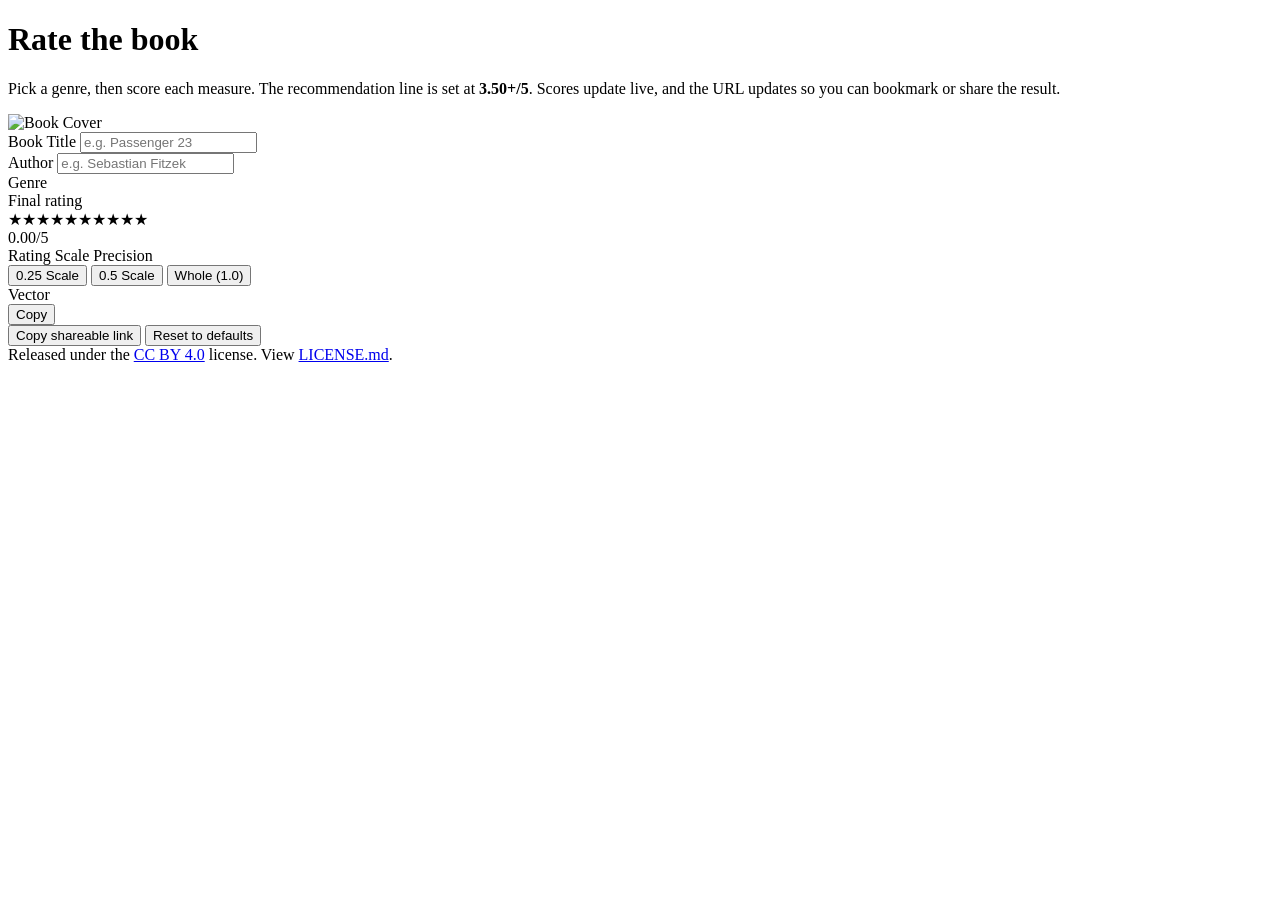
==== index.html @ b54edcf0 "Create index.html" ====
<!DOCTYPE html>
<html lang="en">
<head>
<meta charset="UTF-8">
<meta name="viewport" content="width=device-width, initial-scale=1.0">
<title>Rate the Book</title>
<link rel="preconnect" href="https://fonts.googleapis.com">
<link rel="preconnect" href="https://fonts.gstatic.com" crossorigin>
<link href="https://fonts.googleapis.com/css2?family=Fraunces:opsz,wght@9..144,400;9..144,500;9..144,600;9..144,700&family=IBM+Plex+Mono:wght@400;500;600&display=swap" rel="stylesheet">
<link rel="stylesheet" href="styles.css">
</head>
<body>
<div class="page">

  <header class="masthead">
    <h1>Rate the book</h1>
    <p>Pick a genre, then score each measure. The recommendation line is set at <strong>3.50+/5</strong>. Scores update live, and the URL updates so you can bookmark or share the result.</p>
  </header>

  <div class="meta-container">
    <div class="cover-preview" id="coverContainer">
      <img id="coverImg" alt="Book Cover">
    </div>
    <div class="meta-inputs">
      <div class="field">
        <label for="bookTitle">Book Title</label>
        <input type="text" id="bookTitle" placeholder="e.g. Passenger 23">
      </div>
      <div class="field">
        <label for="bookAuthor">Author</label>
        <input type="text" id="bookAuthor" placeholder="e.g. Sebastian Fitzek">
      </div>
    </div>
  </div>

  <div class="genre-label">Genre</div>
  <div class="genres" id="genres" role="group" aria-label="Book genre"></div>

  <div class="layout">
    <section class="criteria" id="criteria" aria-label="Rating criteria"></section>

    <aside class="result">
      <div class="due-card">
        <div class="due-head">Final rating</div>
        
        <div class="due-top-grid">
          <div class="stars"><span class="back">★★★★★</span><span class="front" id="starsFront">★★★★★</span></div>
          <div class="score" id="scoreNum">0.00<span>/5</span></div>
          <div class="verdict" id="verdict"></div>
          <div class="badge" id="recBadge"></div>
        </div>

        <div class="vector-label">Rating Scale Precision</div>
        <div class="precision-options" id="precisionOptions">
          <button type="button" class="precision-btn active" data-scale="0.25">0.25 Scale</button>
          <button type="button" class="precision-btn" data-scale="0.5">0.5 Scale</button>
          <button type="button" class="precision-btn" data-scale="1.0">Whole (1.0)</button>
        </div>

        <div class="vector-label">Vector</div>
        <div class="vector-row">
          <code id="vectorStr"></code>
          <button class="chip" id="copyVector" type="button">Copy</button>
        </div>

        <button class="link-btn" id="copyLink" type="button">Copy shareable link</button>
        <button class="reset" id="resetBtn" type="button">Reset to defaults</button>
      </div>
    </aside>
  </div>

  <footer class="site-footer">
    Released under the <a href="https://creativecommons.org/licenses/by/4.0/" target="_blank" rel="noopener noreferrer">CC BY 4.0</a> license. View <a href="../LICENSE.md">LICENSE.md</a>.
  </footer>

</div>

<script type="module" src="app.js"></script>
</body>
</html>
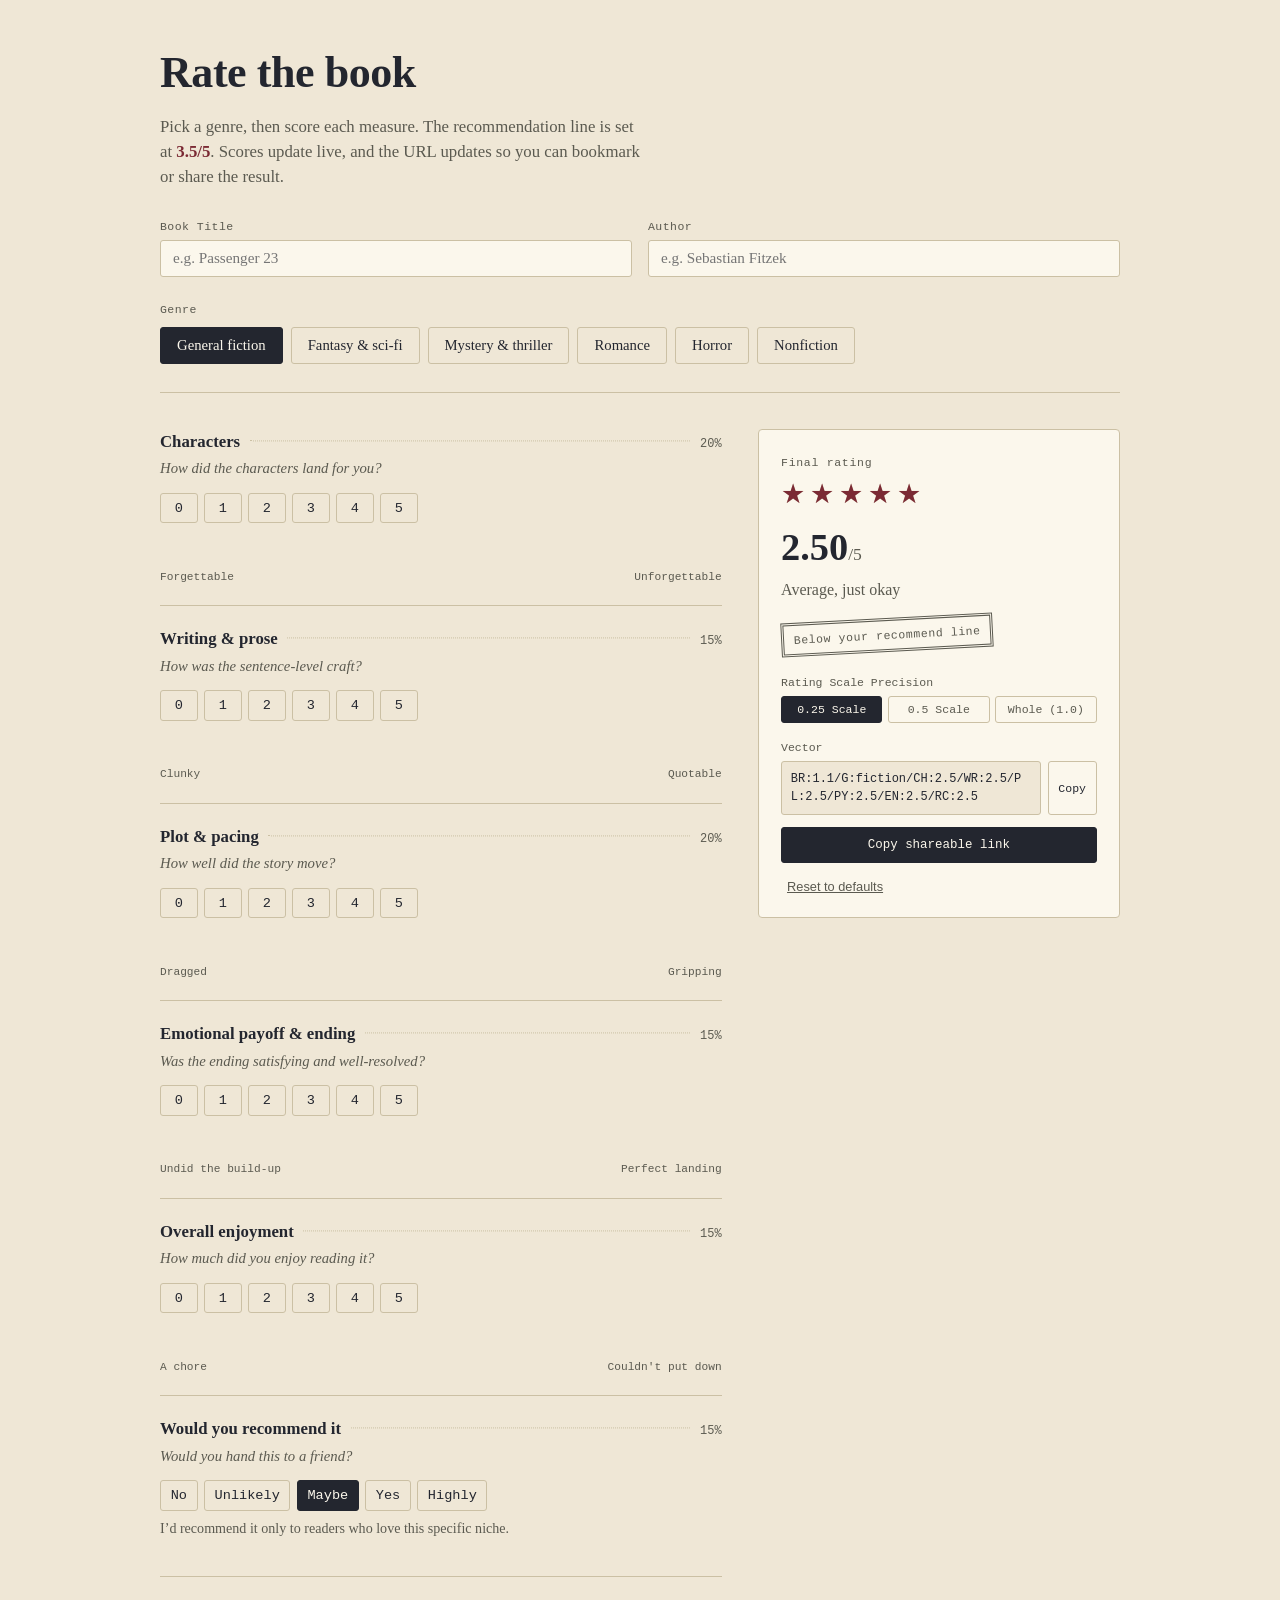
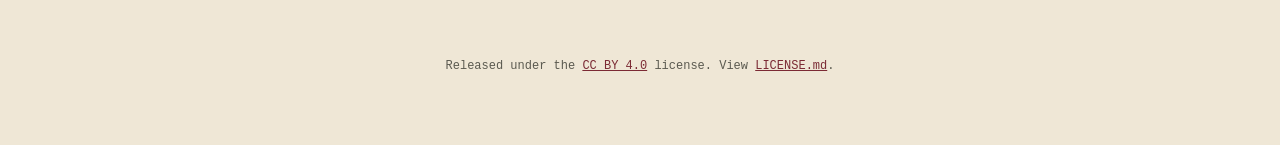
==== commit 61c609c7: "minor changes" ====
--- a/index.html
+++ b/index.html
@@ -14,7 +14,7 @@
 
   <header class="masthead">
     <h1>Rate the book</h1>
-    <p>Pick a genre, then score each measure. The recommendation line is set at <strong>3.50+/5</strong>. Scores update live, and the URL updates so you can bookmark or share the result.</p>
+    <p>Pick a genre, then score each measure. The recommendation line is set at <strong>3.5/5</strong>. Scores update live, and the URL updates so you can bookmark or share the result.</p>
   </header>
 
   <div class="meta-container">
@@ -70,7 +70,7 @@
   </div>
 
   <footer class="site-footer">
-    Released under the <a href="https://creativecommons.org/licenses/by/4.0/" target="_blank" rel="noopener noreferrer">CC BY 4.0</a> license. View <a href="../LICENSE.md">LICENSE.md</a>.
+    Released under the <a href="https://creativecommons.org/licenses/by/4.0/" target="_blank" rel="noopener noreferrer">CC BY 4.0</a> license. View <a href="./LICENSE.md">LICENSE.md</a>.
   </footer>
 
 </div>
--- a/styles.css
+++ b/styles.css
@@ -0,0 +1,502 @@
+:root{
+  --paper:#EFE7D6;
+  --card:#FBF7EC;
+  --ink:#23262F;
+  --ink-soft:#5B5A50;
+  --line:#CBC0A4;
+  --oxblood:#7B2A34;
+  --oxblood-soft:#9A4A53;
+  --brass:#A9814A;
+}
+
+*{ box-sizing:border-box; }
+
+html{ -webkit-text-size-adjust:100%; }
+
+body{
+  margin:0;
+  background:var(--paper);
+  color:var(--ink);
+  font-family:'Fraunces', Georgia, serif;
+  line-height:1.5;
+  padding:2.5rem 1.25rem 4rem;
+}
+
+body.genre-fiction{--paper:#EFE7D6;--card:#FBF7EC;}
+body.genre-fantasy{--paper:#E4E7F4;--card:#F7F8FC;}
+body.genre-mystery{--paper:#E6E0D8;--card:#F8F4EE;}
+body.genre-romance{--paper:#F1E0E5;--card:#FCF5F7;}
+body.genre-horror{--paper:#E1E3DF;--card:#F5F6F3;}
+body.genre-nonfiction{--paper:#E1E8E3;--card:#F6F9F7;}
+
+.page{ max-width:960px; margin:0 auto; }
+
+.masthead h1{
+  font-size:clamp(2rem, 5vw, 2.75rem);
+  font-weight:600;
+  margin:0 0 .5rem;
+  letter-spacing:-.01em;
+}
+
+.masthead p{
+  max-width:58ch;
+  color:var(--ink-soft);
+  margin:0 0 1.75rem;
+  font-size:1.05rem;
+}
+
+.masthead p strong {
+  color: var(--oxblood);
+  font-weight: 600;
+}
+
+.meta-container {
+  display: flex;
+  gap: 1.25rem;
+  align-items: flex-start;
+  margin-bottom: 1.5rem;
+}
+
+.meta-inputs {
+  flex: 1;
+  display: flex;
+  gap: 1rem;
+}
+
+.cover-preview {
+  width: 90px;
+  height: 135px;
+  background: var(--card);
+  border: 1px dashed var(--line);
+  border-radius: 4px;
+  display: none;
+  overflow: hidden;
+  flex-shrink: 0;
+  align-items: center;
+  justify-content: center;
+  box-shadow: 0 2px 6px rgba(0,0,0,0.06);
+}
+
+.cover-preview.has-image {
+  display: flex;
+  border-style: solid;
+  border-color: var(--line);
+}
+
+.cover-preview img {
+  width: 100%;
+  height: 100%;
+  object-fit: cover;
+  display: block;
+}
+
+.field {
+  flex: 1;
+  display: flex;
+  flex-direction: column;
+  gap: 0.3rem;
+}
+
+.field label {
+  font-family: 'IBM Plex Mono', monospace;
+  font-size: .72rem;
+  color: var(--ink-soft);
+  letter-spacing: .04em;
+}
+
+.field input {
+  font-family: 'Fraunces', Georgia, serif;
+  font-size: 0.95rem;
+  padding: 0.55rem 0.75rem;
+  background: var(--card);
+  border: 1px solid var(--line);
+  border-radius: 3px;
+  color: var(--ink);
+  transition: border-color .12s;
+}
+
+.field input:focus {
+  outline: none;
+  border-color: var(--oxblood);
+}
+
+.genre-label{
+  font-family:'IBM Plex Mono', monospace;
+  font-size:.72rem;
+  letter-spacing:.04em;
+  color:var(--ink-soft);
+  margin-bottom:.55rem;
+}
+
+.genres{
+  display:flex;
+  flex-wrap:wrap;
+  gap:.5rem;
+  margin-bottom:2.25rem;
+  padding-bottom:1.75rem;
+  border-bottom:1px solid var(--line);
+}
+
+.genre{
+  font-family:'Fraunces', Georgia, serif;
+  font-size:.92rem;
+  padding:.55rem 1rem;
+  background:transparent;
+  border:1px solid var(--line);
+  border-radius:3px;
+  color:var(--ink);
+  cursor:pointer;
+  transition:border-color .12s, color .12s, background .12s;
+}
+.genre:hover{ border-color:var(--oxblood-soft); color:var(--oxblood); }
+.genre.active{
+  background:var(--ink);
+  border-color:var(--ink);
+  color:var(--card);
+}
+.genre:focus-visible{ outline:2px solid var(--oxblood); outline-offset:2px; }
+
+.layout{
+  display:grid;
+  grid-template-columns:1.55fr 1fr;
+  gap:2.25rem;
+  align-items:start;
+}
+
+.criteria{ display:flex; flex-direction:column; }
+
+.row{
+  padding:1.25rem 0;
+  border-bottom:1px solid var(--line);
+}
+.row:first-child{ padding-top:0; }
+
+.row-head{
+  display:flex;
+  align-items:baseline;
+  gap:.6rem;
+  margin-bottom:.2rem;
+}
+
+.row-title{
+  font-size:1.05rem;
+  font-weight:600;
+}
+
+.row-leader{
+  flex:1;
+  border-bottom:1px dotted var(--line);
+  transform:translateY(-.35em);
+}
+
+.row-weight{
+  font-family:'IBM Plex Mono', monospace;
+  font-size:.75rem;
+  color:var(--ink-soft);
+}
+
+.row-question{
+  font-size:.92rem;
+  color:var(--ink-soft);
+  font-style:italic;
+  margin-bottom:.85rem;
+}
+
+.scale{
+  display:flex;
+  flex-wrap:wrap;
+  gap:.4rem;
+  align-items:center;
+  margin-bottom:.4rem;
+}
+
+.tier{
+  font-family:'IBM Plex Mono', monospace;
+  font-size:.85rem;
+  min-width:2.35rem;
+  padding:.42rem .6rem;
+  text-align:center;
+  background:transparent;
+  border:1px solid var(--line);
+  border-radius:3px;
+  color:var(--ink);
+  cursor:pointer;
+  transition:border-color .12s, color .12s, background .12s;
+}
+.tier:hover{ border-color:var(--oxblood-soft); color:var(--oxblood); }
+.tier.active{
+  background:var(--ink);
+  border-color:var(--ink);
+  color:var(--card);
+}
+.tier.na{ font-style:italic; font-size:.72rem; min-width:2.9rem; color:var(--ink-soft); margin-left:.35rem; }
+.tier.na.active{ background:var(--brass); border-color:var(--brass); color:var(--ink); }
+
+.tier:focus-visible{ outline:2px solid var(--oxblood); outline-offset:2px; }
+
+.scale-labels{
+  display:flex;
+  justify-content:space-between;
+  font-family:'IBM Plex Mono', monospace;
+  font-size:.7rem;
+  color:var(--ink-soft);
+}
+
+aside.result{ position:sticky; top:1.5rem; }
+
+.due-card{
+  background:var(--card);
+  border:1px solid var(--line);
+  border-radius:4px;
+  padding:1.5rem 1.4rem 1.4rem;
+}
+
+.due-head{
+  font-family:'IBM Plex Mono', monospace;
+  font-size:.72rem;
+  letter-spacing:.06em;
+  color:var(--ink-soft);
+  margin-bottom:.6rem;
+}
+
+.stars{ position:relative; font-size:1.7rem; letter-spacing:.18em; line-height:1; height:1.9rem; }
+.stars .back{ color:var(--line); }
+.stars .front{
+  position:absolute; top:0; left:0;
+  overflow:hidden; white-space:nowrap;
+  color:var(--oxblood);
+  width:0%;
+  transition:width .18s ease-out;
+}
+
+.score{
+  font-size:2.4rem;
+  font-weight:600;
+  margin:.5rem 0 .1rem;
+}
+.score span{
+  font-size:1.1rem;
+  font-weight:400;
+  color:var(--ink-soft);
+}
+
+.verdict{
+  color:var(--ink-soft);
+  margin-bottom:1rem;
+  min-height:1.4em;
+}
+
+.badge{
+  display:inline-block;
+  border:3px double var(--ink-soft);
+  color:var(--ink-soft);
+  font-family:'IBM Plex Mono', monospace;
+  font-size:.72rem;
+  letter-spacing:.05em;
+  padding:.35rem .6rem;
+  transform:rotate(-3deg);
+  margin-bottom:1.3rem;
+  transition:transform .15s, color .15s, border-color .15s;
+}
+.badge.recommend{
+  border-color:var(--oxblood);
+  color:var(--oxblood);
+}
+.badge.pulse{ transform:rotate(-3deg) scale(1.06); }
+
+.score-feel{
+  margin:.45rem 0 0;
+  color:var(--ink-soft);
+  font-size:.88rem;
+  min-height:2.7em;
+}
+
+.vector-label{
+  font-family:'IBM Plex Mono', monospace;
+  font-size:.72rem;
+  color:var(--ink-soft);
+  margin-bottom:.35rem;
+}
+
+.precision-options {
+  display: flex;
+  gap: .35rem;
+  margin-bottom: 1rem;
+}
+
+.precision-btn {
+  flex: 1;
+  font-family: 'IBM Plex Mono', monospace;
+  font-size: .72rem;
+  background: transparent;
+  border: 1px solid var(--line);
+  border-radius: 3px;
+  padding: .35rem .2rem;
+  cursor: pointer;
+  color: var(--ink-soft);
+  transition: all .12s;
+}
+
+.precision-btn:hover { border-color: var(--oxblood-soft); color: var(--oxblood); }
+.precision-btn.active { background: var(--ink); border-color: var(--ink); color: var(--card); }
+
+.vector-row{
+  display:flex;
+  gap:.4rem;
+  margin-bottom:.7rem;
+}
+
+#vectorStr{
+  flex:1;
+  font-family:'IBM Plex Mono', monospace;
+  font-size:.75rem;
+  background:var(--paper);
+  border:1px solid var(--line);
+  border-radius:3px;
+  padding:.5rem .55rem;
+  word-break:break-all;
+  color:var(--ink);
+}
+
+button.chip{
+  font-family:'IBM Plex Mono', monospace;
+  font-size:.72rem;
+  background:transparent;
+  border:1px solid var(--line);
+  border-radius:3px;
+  padding:.5rem .6rem;
+  cursor:pointer;
+  color:var(--ink);
+  white-space:nowrap;
+  transition: background .15s, color .15s, border-color .15s;
+}
+button.chip:hover{ border-color:var(--oxblood-soft); color:var(--oxblood); }
+
+.link-btn{
+  width:100%;
+  font-family:'IBM Plex Mono', monospace;
+  font-size:.78rem;
+  background:var(--ink);
+  color:var(--card);
+  border:1px solid var(--ink);
+  border-radius:3px;
+  padding:.65rem;
+  cursor:pointer;
+  transition: background .15s, color .15s, border-color .15s;
+}
+.link-btn:hover{ background:var(--oxblood); border-color:var(--oxblood); }
+
+button.chip.copied, .link-btn.copied {
+  background: var(--oxblood) !important;
+  color: var(--card) !important;
+  border-color: var(--oxblood) !important;
+}
+
+.reset{
+  display:block;
+  text-align:center;
+  margin-top:.9rem;
+  font-size:.8rem;
+  color:var(--ink-soft);
+  background:none;
+  border:none;
+  text-decoration:underline;
+  cursor:pointer;
+}
+
+footer.site-footer {
+  margin-top: 3.5rem;
+  padding-top: 1.5rem;
+  border-top: none;
+  text-align: center;
+  font-family: 'IBM Plex Mono', monospace;
+  font-size: 0.75rem;
+  color: var(--ink-soft);
+}
+
+footer.site-footer a {
+  color: var(--oxblood);
+  text-decoration: underline;
+}
+
+footer.site-footer a:hover {
+  color: var(--ink);
+}
+
+@media (max-width:720px){
+  .meta-container { flex-direction: column-reverse; }
+  .meta-inputs { width: 100%; flex-direction: column; gap: .75rem; }
+  .cover-preview { width: 70px; height: 105px; }
+  .layout{ grid-template-columns:1fr; }
+  
+  aside.result{
+    position: sticky;
+    bottom: 0;
+    top: auto;
+    z-index: 100;
+    margin: 2rem -1.25rem -4rem;
+    padding: 0.85rem 1.25rem 1.25rem;
+    background: var(--card);
+    border-top: 2px solid var(--line);
+    box-shadow: 0 -4px 16px rgba(0,0,0,0.12);
+    max-height: 80vh;
+    overflow-y: auto;
+  }
+
+  .due-card {
+    border: none;
+    padding: 0;
+    display: flex;
+    flex-direction: column;
+    gap: 0.45rem;
+  }
+
+  .due-head { display: none; }
+
+  .due-top-grid {
+    display: grid;
+    grid-template-columns: auto 1fr;
+    align-items: center;
+    column-gap: 1rem;
+  }
+
+  .stars { font-size: 1.25rem; height: 1.3rem; }
+  .score { font-size: 1.5rem; margin: 0; grid-column: 1; }
+  .score span { font-size: .85rem; }
+  .verdict { margin: 0; font-size: .8rem; grid-column: 2; grid-row: 1; min-height: auto; }
+  .badge { margin: 0; grid-column: 2; grid-row: 2; justify-self: start; padding: .2rem .4rem; font-size: .68rem; }
+
+  .vector-label {
+    font-size: .68rem;
+    margin-top: .3rem;
+    margin-bottom: .15rem;
+  }
+
+  .precision-options {
+    display: flex;
+    margin-bottom: .25rem;
+  }
+
+  .vector-row {
+    display: flex;
+    margin-bottom: .25rem;
+  }
+
+  .link-btn {
+    margin-top: .2rem;
+    padding: .5rem;
+  }
+
+  .reset {
+    display: block;
+    margin-top: .3rem;
+  }
+
+  .row-leader{ display:none; }
+  .row-head{ justify-space-between; }
+  .tier{ min-width:2.1rem; font-size:.8rem; }
+}
+
+@media (prefers-reduced-motion:reduce){
+  .stars .front, .badge{ transition:none; }
+}
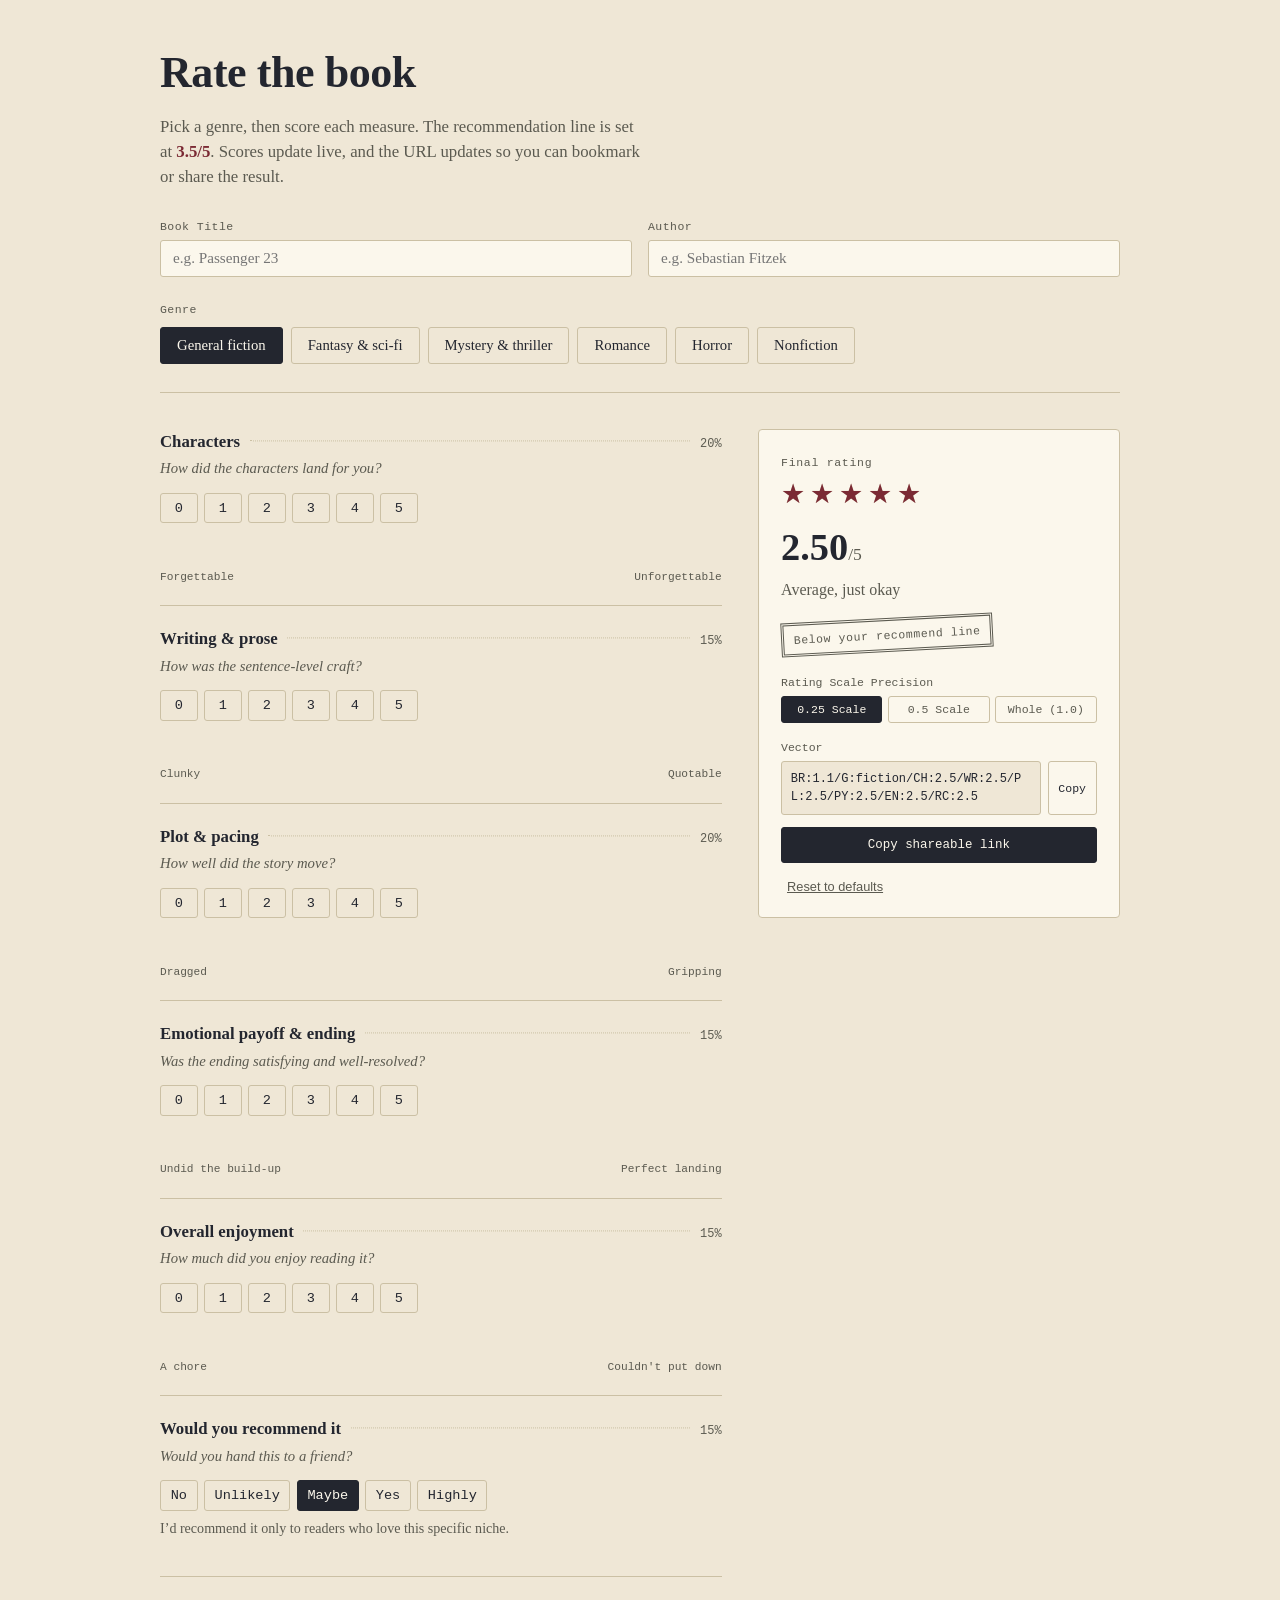
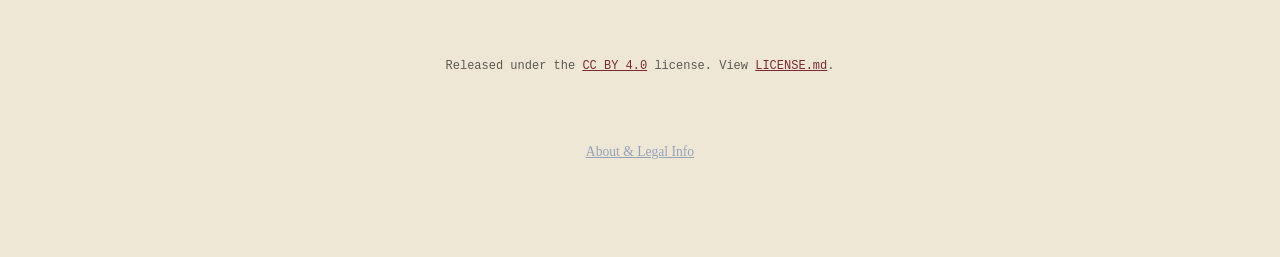
==== commit ed1e866e: "Update index.html" ====
--- a/index.html
+++ b/index.html
@@ -76,5 +76,10 @@
 </div>
 
 <script type="module" src="app.js"></script>
+
+<footer class="app-footer">
+  <a href="legal.html" class="legal-link">About & Legal Info</a>
+</footer>
+  
 </body>
 </html>
--- a/styles.css
+++ b/styles.css
@@ -500,3 +500,63 @@
 @media (prefers-reduced-motion:reduce){
   .stars .front, .badge{ transition:none; }
 }
+
+/* Footer link on main page */
+.app-footer {
+  text-align: center;
+  padding: 24px 0;
+  margin-top: 40px;
+}
+
+.legal-link {
+  color: var(--text-muted, #94a3b8);
+  font-size: 0.85rem;
+  text-decoration: underline;
+}
+
+.legal-link:hover {
+  color: #fff;
+}
+
+/* Standalone Legal Page Layout */
+.legal-page {
+  display: flex;
+  justify-content: center;
+  padding: 40px 20px;
+}
+
+.legal-container {
+  max-width: 680px;
+  width: 100%;
+  background: rgba(255, 255, 255, 0.04);
+  border: 1px solid rgba(255, 255, 255, 0.1);
+  border-radius: 12px;
+  padding: 32px;
+}
+
+.back-link {
+  display: inline-block;
+  color: #c084fc;
+  text-decoration: none;
+  font-size: 0.9rem;
+  margin-bottom: 20px;
+}
+
+.legal-container h1 {
+  font-size: 1.75rem;
+  margin-bottom: 24px;
+}
+
+.legal-container h2 {
+  font-size: 1.1rem;
+  margin-top: 20px;
+  margin-bottom: 8px;
+  color: #e2e8f0;
+}
+
+.legal-container p {
+  font-size: 0.9rem;
+  line-height: 1.6;
+  color: #cbd5e1;
+  margin-bottom: 12px;
+}
